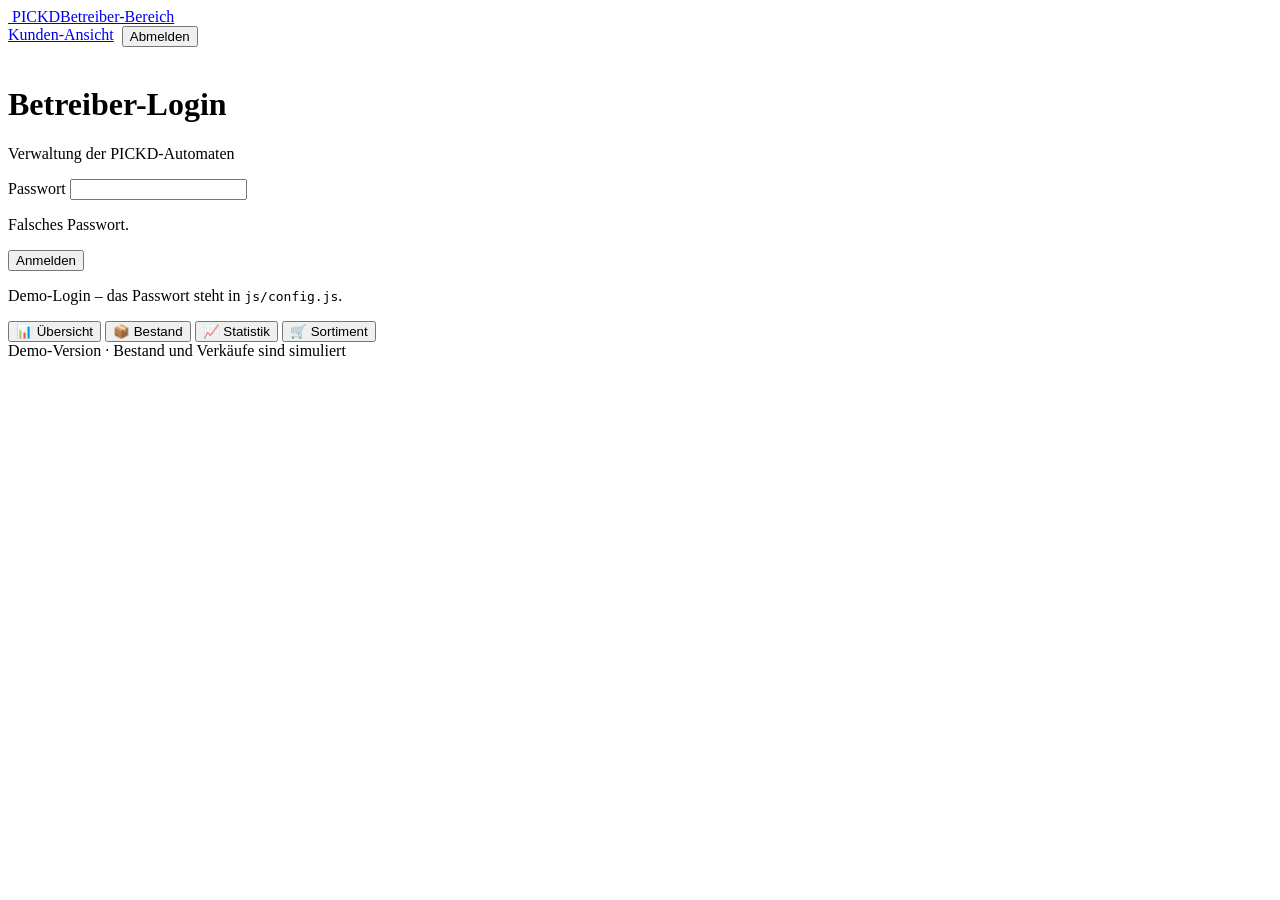
==== betreiber.html @ 72417670 "Add files via upload" ====
<!doctype html>
<html lang="de">
<head>
  <meta charset="utf-8">
  <meta name="viewport" content="width=device-width, initial-scale=1">
  <title>PICKD – Betreiber</title>
  <meta name="theme-color" content="#172b24">
  <link rel="icon" href="assets/pickd-zeichen.svg">
  <link rel="preconnect" href="https://fonts.googleapis.com">
  <link rel="preconnect" href="https://fonts.gstatic.com" crossorigin>
  <link rel="stylesheet" href="https://fonts.googleapis.com/css2?family=Manrope:wght@400;500;600;700;800&display=swap">
  <link rel="stylesheet" href="css/theme.css">
  <link rel="stylesheet" href="css/style.css">
  <link rel="stylesheet" href="css/betreiber.css">
</head>
<body>
  <header class="kopf">
    <a class="marke" href="index.html">
      <img data-logo alt="">
      <span><span class="marke-name" data-firmenname>PICKD</span><span class="marke-slogan">Betreiber-Bereich</span></span>
    </a>
    <div style="display:flex;gap:8px">
      <a class="kopf-link" href="index.html">Kunden-Ansicht</a>
      <button class="kopf-link versteckt" id="abmelden">Abmelden</button>
    </div>
  </header>

  <!-- Login -->
  <main class="inhalt" id="login-ansicht">
    <form class="box login" id="login-form">
      <img data-logo alt="" class="login-logo">
      <h1>Betreiber-Login</h1>
      <p class="leise">Verwaltung der PICKD-Automaten</p>
      <label for="passwort">Passwort</label>
      <input class="eingabe" type="password" id="passwort" autocomplete="current-password" required>
      <p class="fehler versteckt" id="login-fehler">Falsches Passwort.</p>
      <button class="knopf" type="submit">Anmelden</button>
      <p class="leise klein">Demo-Login – das Passwort steht in <code>js/config.js</code>.</p>
    </form>
  </main>

  <!-- Betreiber-Bereich -->
  <main class="inhalt versteckt" id="app-ansicht">
    <nav class="tabs" role="tablist">
      <button role="tab" data-tab="uebersicht">📊 Übersicht</button>
      <button role="tab" data-tab="bestand">📦 Bestand</button>
      <button role="tab" data-tab="statistik">📈 Statistik</button>
      <button role="tab" data-tab="sortiment">🛒 Sortiment</button>
    </nav>
    <section id="tab-inhalt"></section>
  </main>

  <div class="toast versteckt" id="toast" role="status"></div>

  <footer class="fuss">Demo-Version · Bestand und Verkäufe sind simuliert</footer>

  <script src="js/config.js"></script>
  <script src="js/data.js"></script>
  <script src="js/store.js"></script>
  <script src="js/gemeinsam.js"></script>
  <script src="js/betreiber.js"></script>
</body>
</html>
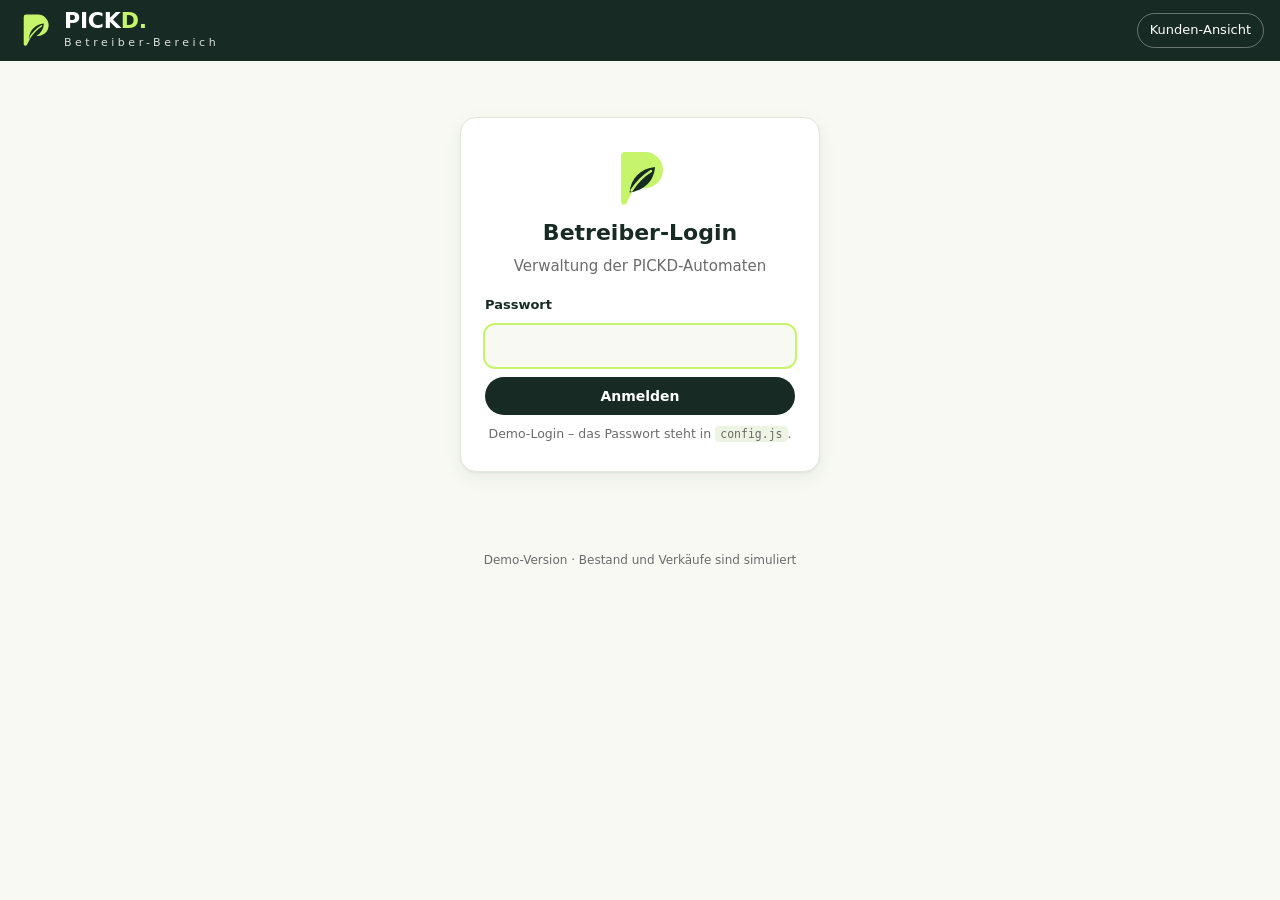
==== commit 9a191f1d: "Add files via upload" ====
--- a/betreiber.html
+++ b/betreiber.html
@@ -5,13 +5,13 @@
   <meta name="viewport" content="width=device-width, initial-scale=1">
   <title>PICKD – Betreiber</title>
   <meta name="theme-color" content="#172b24">
-  <link rel="icon" href="assets/pickd-zeichen.svg">
+  <link rel="icon" href="pickd-zeichen.svg">
   <link rel="preconnect" href="https://fonts.googleapis.com">
   <link rel="preconnect" href="https://fonts.gstatic.com" crossorigin>
   <link rel="stylesheet" href="https://fonts.googleapis.com/css2?family=Manrope:wght@400;500;600;700;800&display=swap">
-  <link rel="stylesheet" href="css/theme.css">
-  <link rel="stylesheet" href="css/style.css">
-  <link rel="stylesheet" href="css/betreiber.css">
+  <link rel="stylesheet" href="theme.css">
+  <link rel="stylesheet" href="style.css">
+  <link rel="stylesheet" href="betreiber.css">
 </head>
 <body>
   <header class="kopf">
@@ -35,7 +35,7 @@
       <input class="eingabe" type="password" id="passwort" autocomplete="current-password" required>
       <p class="fehler versteckt" id="login-fehler">Falsches Passwort.</p>
       <button class="knopf" type="submit">Anmelden</button>
-      <p class="leise klein">Demo-Login – das Passwort steht in <code>js/config.js</code>.</p>
+      <p class="leise klein">Demo-Login – das Passwort steht in <code>config.js</code>.</p>
     </form>
   </main>
 
@@ -54,10 +54,10 @@
 
   <footer class="fuss">Demo-Version · Bestand und Verkäufe sind simuliert</footer>
 
-  <script src="js/config.js"></script>
-  <script src="js/data.js"></script>
-  <script src="js/store.js"></script>
-  <script src="js/gemeinsam.js"></script>
-  <script src="js/betreiber.js"></script>
+  <script src="config.js"></script>
+  <script src="data.js"></script>
+  <script src="store.js"></script>
+  <script src="gemeinsam.js"></script>
+  <script src="betreiber.js"></script>
 </body>
 </html>
--- a/theme.css
+++ b/theme.css
@@ -0,0 +1,39 @@
+/* =========================================================
+   PICKD – DESIGN (nach Lucas Logo-Board)
+   Farben & Schrift nur hier ändern – die ganze Website passt
+   sich automatisch an.
+   ========================================================= */
+:root {
+  /* Markenfarben (Logo-Board) */
+  --farbe-primaer: #172b24;        /* Dark Green – Hauptfarbe */
+  --farbe-primaer-hell: #eef4e3;   /* helle Variante für Hintergründe */
+  --farbe-akzent: #c6f46b;         /* Lime – Akzentfarbe */
+  --farbe-akzent-text: #172b24;    /* Textfarbe auf Lime */
+
+  /* Flächen & Text */
+  --farbe-hintergrund: #f8f9f3;    /* Off White – Hintergrund */
+  --farbe-karte: #ffffff;          /* Kärtchen / Boxen */
+  --farbe-text: #172b24;
+  --farbe-text-leise: #6b6b6b;     /* Grey – Sekundärfarbe */
+  --farbe-rand: #e3e7da;
+
+  /* Ampel für Verfügbarkeit */
+  --farbe-ok: #3c9a4f;
+  --farbe-fast: #d99a00;
+  --farbe-leer: #d64545;
+
+  /* Label-Farben */
+  --label-protein: #172b24;
+  --label-zuckerfrei: #0e8577;
+  --label-vegan: #4e9a2f;
+  --label-gekuehlt: #0284c7;
+
+  /* Schrift: Manrope (Bold für Titel, Regular für Text) */
+  --schrift: "Manrope", "Segoe UI", system-ui, -apple-system, Roboto, Arial, sans-serif;
+  --schrift-titel: var(--schrift);
+
+  /* Formen */
+  --radius: 16px;
+  --radius-klein: 10px;
+  --schatten: 0 1px 2px rgba(23, 43, 36, .06), 0 6px 18px rgba(23, 43, 36, .07);
+}
--- a/style.css
+++ b/style.css
@@ -0,0 +1,208 @@
+/* =========================================================
+   PICKD – Layout (Farben & Schrift kommen aus theme.css)
+   ========================================================= */
+* { box-sizing: border-box; }
+html, body { margin: 0; }
+body {
+  font-family: var(--schrift);
+  background: var(--farbe-hintergrund);
+  color: var(--farbe-text);
+  font-size: 15px;
+  line-height: 1.45;
+  -webkit-font-smoothing: antialiased;
+}
+h1, h2, h3 { font-family: var(--schrift-titel); line-height: 1.2; margin: 0; }
+button, input, select { font: inherit; color: inherit; }
+button { cursor: pointer; }
+a { color: var(--farbe-primaer); }
+.versteckt { display: none !important; }
+
+/* ---------- Kopfzeile ---------- */
+.kopf {
+  position: sticky; top: 0; z-index: 1000;
+  display: flex; align-items: center; justify-content: space-between; gap: 12px;
+  padding: 10px 16px;
+  background: var(--farbe-primaer); color: #fff;
+}
+.marke { display: flex; align-items: center; gap: 10px; color: inherit; text-decoration: none; }
+.marke img { height: 38px; width: auto; display: block; }
+.marke-name { font-weight: 800; font-size: 22px; letter-spacing: -.01em; line-height: 1; display: block; }
+.marke-akzent { color: var(--farbe-akzent); }
+.marke-slogan { font-size: 11px; opacity: .85; display: block; font-weight: 400; letter-spacing: .32em; margin-top: 3px; }
+.kopf-link {
+  color: #fff; text-decoration: none; font-size: 13px;
+  padding: 7px 12px; border: 1px solid rgba(255,255,255,.35); border-radius: 999px;
+  background: transparent;
+}
+.kopf-link:hover { background: rgba(255,255,255,.12); }
+
+.inhalt { max-width: 1200px; margin: 0 auto; padding: 16px; }
+.fuss { text-align: center; color: var(--farbe-text-leise); font-size: 12px; padding: 24px 16px 32px; }
+
+/* ---------- Filter-Chips ---------- */
+.filterleiste { display: flex; gap: 8px; flex-wrap: wrap; margin-bottom: 14px; }
+.chip {
+  display: inline-flex; align-items: center; gap: 6px;
+  padding: 7px 13px; border-radius: 999px;
+  border: 1px solid var(--farbe-rand); background: var(--farbe-karte);
+  font-size: 14px; font-weight: 500;
+}
+.chip[aria-pressed="true"] { background: var(--farbe-akzent); border-color: var(--farbe-akzent); color: var(--farbe-akzent-text); font-weight: 600; }
+.chip-leeren { border-style: dashed; color: var(--farbe-text-leise); }
+
+/* ---------- Karte + Liste ---------- */
+.karten-layout { display: grid; gap: 16px; }
+#karte {
+  height: 46vh; min-height: 300px; border-radius: var(--radius);
+  box-shadow: var(--schatten); z-index: 1;
+}
+.automaten-liste { display: grid; gap: 10px; align-content: start; }
+.liste-titel { font-size: 13px; text-transform: uppercase; letter-spacing: .06em; color: var(--farbe-text-leise); margin: 0 0 2px; }
+@media (min-width: 900px) {
+  .karten-layout { grid-template-columns: 1.5fr 1fr; }
+  #karte { height: calc(100vh - 150px); }
+  .automaten-liste { max-height: calc(100vh - 150px); overflow-y: auto; padding-right: 4px; }
+}
+
+.box {
+  background: var(--farbe-karte); border-radius: var(--radius);
+  box-shadow: var(--schatten); border: 1px solid var(--farbe-rand);
+}
+.automat-karte {
+  display: flex; gap: 12px; align-items: center; width: 100%; text-align: left;
+  padding: 12px 14px; color: inherit;
+}
+.automat-karte:hover { border-color: var(--farbe-primaer); }
+.automat-karte.gedimmt { opacity: .55; }
+.typ-icon {
+  flex: 0 0 auto; width: 44px; height: 44px; border-radius: 12px;
+  display: grid; place-items: center; font-size: 22px; background: var(--farbe-primaer-hell);
+}
+.automat-karte .titel { font-weight: 650; }
+.automat-karte .info { font-size: 13px; color: var(--farbe-text-leise); }
+.automat-karte .pfeil { margin-left: auto; color: var(--farbe-text-leise); font-size: 20px; }
+
+.ampel { display: flex; gap: 10px; font-size: 12.5px; margin-top: 4px; flex-wrap: wrap; }
+.ampel span { display: inline-flex; align-items: center; gap: 4px; }
+.punkt { width: 8px; height: 8px; border-radius: 50%; display: inline-block; }
+.punkt.ok { background: var(--farbe-ok); } .punkt.fast { background: var(--farbe-fast); } .punkt.leer { background: var(--farbe-leer); }
+
+/* Pins auf der Karte */
+.pin-huelle { background: none; border: none; }
+.pin {
+  position: relative; width: 44px; height: 44px; border-radius: 50% 50% 50% 4px;
+  transform: rotate(-45deg); background: var(--farbe-primaer);
+  border: 3px solid #fff; box-shadow: 0 3px 8px rgba(0,0,0,.3);
+  display: grid; place-items: center;
+}
+.pin > span { transform: rotate(45deg); font-size: 19px; }
+.pin > b {
+  position: absolute; top: -8px; right: -8px; transform: rotate(45deg);
+  min-width: 22px; height: 22px; padding: 0 5px; border-radius: 11px;
+  background: var(--farbe-akzent); color: var(--farbe-akzent-text);
+  font-size: 12px; display: grid; place-items: center; border: 2px solid #fff;
+}
+.pin.gedimmt { background: #9aa5a0; }
+.pin.gedimmt > b { background: #fff; color: #666; border-color: #ccc; }
+
+/* ---------- Automaten-Ansicht ---------- */
+.zurueck {
+  background: none; border: none; padding: 6px 0; margin-bottom: 8px;
+  color: var(--farbe-primaer); font-weight: 600;
+}
+.automat-kopf { padding: 16px; display: flex; gap: 14px; align-items: flex-start; margin-bottom: 14px; flex-wrap: wrap; }
+.automat-kopf .typ-icon { width: 56px; height: 56px; font-size: 28px; }
+.automat-kopf h1 { font-size: 22px; }
+.automat-kopf .info { color: var(--farbe-text-leise); font-size: 14px; }
+.automat-kopf .aktionen { margin-left: auto; display: flex; gap: 8px; align-items: center; }
+
+.knopf {
+  display: inline-flex; align-items: center; gap: 6px; justify-content: center;
+  padding: 9px 16px; border-radius: 999px; border: none;
+  background: var(--farbe-primaer); color: #fff; font-weight: 600; text-decoration: none; font-size: 14px;
+}
+.knopf:hover { filter: brightness(1.12); }
+.knopf.leise { background: var(--farbe-primaer-hell); color: var(--farbe-primaer); }
+.knopf.klein { padding: 6px 12px; font-size: 13px; }
+.knopf:disabled { opacity: .5; cursor: default; }
+
+.kategorie-titel { font-size: 15px; margin: 18px 0 8px; color: var(--farbe-text-leise); font-weight: 600; }
+.produkt-raster { display: grid; grid-template-columns: repeat(auto-fill, minmax(160px, 1fr)); gap: 10px; }
+.produkt-karte {
+  position: relative; padding: 12px; text-align: left; color: inherit;
+  display: flex; flex-direction: column; gap: 6px;
+}
+.produkt-karte:hover { border-color: var(--farbe-primaer); }
+.produkt-karte.leer { opacity: .55; }
+.produkt-bild {
+  width: 52px; height: 52px; border-radius: 12px; display: grid; place-items: center;
+  font-size: 28px; background: var(--farbe-primaer-hell);
+}
+.produkt-bild img { width: 100%; height: 100%; object-fit: contain; }
+.produkt-karte .name { font-weight: 600; font-size: 14px; line-height: 1.25; }
+.produkt-karte .portion { font-size: 12px; color: var(--farbe-text-leise); }
+.produkt-karte .unten { display: flex; justify-content: space-between; align-items: center; margin-top: auto; gap: 6px; }
+.preis { font-weight: 750; font-size: 16px; }
+
+.status { font-size: 11.5px; font-weight: 600; padding: 3px 8px; border-radius: 999px; white-space: nowrap; }
+.status.ok { background: color-mix(in srgb, var(--farbe-ok) 14%, transparent); color: var(--farbe-ok); }
+.status.fast { background: color-mix(in srgb, var(--farbe-fast) 16%, transparent); color: #9a6b00; }
+.status.leer { background: color-mix(in srgb, var(--farbe-leer) 14%, transparent); color: var(--farbe-leer); }
+
+.labels { display: flex; flex-wrap: wrap; gap: 4px; }
+.label { font-size: 10.5px; font-weight: 600; padding: 2px 7px; border-radius: 6px; color: #fff; }
+.label.protein { background: var(--label-protein); }
+.label.zuckerfrei { background: var(--label-zuckerfrei); }
+.label.vegan { background: var(--label-vegan); }
+.label.gekuehlt { background: var(--label-gekuehlt); }
+
+.leer-hinweis { padding: 24px; text-align: center; color: var(--farbe-text-leise); }
+
+/* ---------- Wünsche ---------- */
+.wuensche { margin-top: 24px; padding: 16px; }
+.wuensche h2 { font-size: 18px; }
+.wuensche .unterzeile { color: var(--farbe-text-leise); font-size: 13.5px; margin: 4px 0 12px; }
+.wunsch-form { display: flex; gap: 8px; margin-bottom: 12px; }
+.eingabe {
+  flex: 1; min-width: 0; padding: 9px 14px; border-radius: 999px;
+  border: 1px solid var(--farbe-rand); background: var(--farbe-hintergrund);
+}
+.eingabe:focus { outline: 2px solid var(--farbe-akzent); border-color: transparent; }
+.wunsch-liste { list-style: none; margin: 0; padding: 0; display: grid; gap: 6px; }
+.wunsch { display: flex; align-items: center; gap: 10px; padding: 8px 10px; border-radius: var(--radius-klein); background: var(--farbe-hintergrund); }
+.wunsch .text { flex: 1; }
+.like {
+  display: inline-flex; align-items: center; gap: 5px; padding: 5px 11px; border-radius: 999px;
+  border: 1px solid var(--farbe-rand); background: var(--farbe-karte); font-size: 13px; font-weight: 600;
+}
+.like[aria-pressed="true"] { background: var(--farbe-primaer); color: #fff; border-color: var(--farbe-primaer); }
+
+/* ---------- Produkt-Details (Dialog) ---------- */
+dialog.detail {
+  border: none; padding: 0; border-radius: 20px; width: min(520px, calc(100vw - 24px));
+  max-height: calc(100vh - 40px); box-shadow: 0 20px 60px rgba(0,0,0,.3);
+  background: var(--farbe-karte); color: var(--farbe-text);
+}
+dialog.detail::backdrop { background: rgba(10, 20, 15, .45); }
+.detail-inhalt { padding: 20px; }
+.detail-kopf { display: flex; gap: 14px; align-items: center; margin-bottom: 12px; padding-right: 36px; }
+.detail-kopf .produkt-bild { width: 72px; height: 72px; font-size: 40px; flex: 0 0 auto; }
+.detail-kopf h2 { font-size: 20px; }
+.schliessen {
+  position: absolute; top: 12px; right: 12px; width: 34px; height: 34px; border-radius: 50%;
+  border: none; background: var(--farbe-hintergrund); font-size: 18px;
+}
+.detail h3 { font-size: 14px; margin: 18px 0 8px; color: var(--farbe-text-leise); text-transform: uppercase; letter-spacing: .05em; }
+.tabelle { width: 100%; border-collapse: collapse; font-size: 14px; }
+.tabelle th, .tabelle td { text-align: left; padding: 7px 8px; border-bottom: 1px solid var(--farbe-rand); }
+.tabelle th { font-weight: 600; color: var(--farbe-text-leise); font-size: 12.5px; }
+.tabelle td.zahl, .tabelle th.zahl { text-align: right; font-variant-numeric: tabular-nums; }
+.tabelle tr.hervor td { font-weight: 700; }
+.quelle { font-size: 12px; color: var(--farbe-text-leise); margin-top: 8px; }
+.quelle.ungeprueft::before { content: "⚠ "; }
+.verfuegbar-liste { list-style: none; padding: 0; margin: 0; display: grid; gap: 6px; }
+.verfuegbar-liste a { display: flex; justify-content: space-between; align-items: center; gap: 8px; text-decoration: none; color: inherit; padding: 8px 10px; border-radius: var(--radius-klein); background: var(--farbe-hintergrund); }
+
+/* ---------- Leaflet-Anpassungen ---------- */
+.leaflet-container { font-family: var(--schrift); }
+.leaflet-tooltip { font-weight: 600; }
--- a/betreiber.css
+++ b/betreiber.css
@@ -0,0 +1,86 @@
+/* =========================================================
+   PICKD – Layout Betreiber-Bereich
+   ========================================================= */
+.leise { color: var(--farbe-text-leise); }
+.klein { font-size: 12.5px; }
+code { background: var(--farbe-primaer-hell); padding: 1px 5px; border-radius: 4px; font-size: .92em; }
+
+/* Login */
+.login { max-width: 360px; margin: 40px auto; padding: 28px 24px; display: grid; gap: 10px; text-align: center; }
+.login-logo { width: 64px; height: 64px; margin: 0 auto; }
+.login h1 { font-size: 22px; }
+.login p { margin: 0; }
+.login label { text-align: left; font-weight: 600; font-size: 13px; margin-top: 8px; }
+.login .eingabe { border-radius: var(--radius-klein); }
+.fehler { color: var(--farbe-leer); font-size: 13px; margin: 0; }
+
+/* Tabs */
+.tabs { display: flex; gap: 6px; overflow-x: auto; margin-bottom: 16px; padding-bottom: 2px; }
+.tabs button {
+  flex: 0 0 auto; padding: 9px 14px; border-radius: 999px; border: 1px solid var(--farbe-rand);
+  background: var(--farbe-karte); font-weight: 600; font-size: 14px;
+}
+.tabs button[aria-selected="true"] { background: var(--farbe-primaer); color: #fff; border-color: var(--farbe-primaer); }
+
+.abschnitt { padding: 16px; margin-bottom: 14px; }
+.abschnitt-kopf { display: flex; justify-content: space-between; align-items: center; gap: 10px; flex-wrap: wrap; margin-bottom: 12px; }
+.abschnitt h2 { font-size: 17px; }
+
+/* Kennzahlen */
+.kpis { display: grid; grid-template-columns: repeat(2, 1fr); gap: 10px; margin-bottom: 14px; }
+@media (min-width: 800px) { .kpis { grid-template-columns: repeat(4, 1fr); } }
+.kpi { padding: 14px 16px; }
+.kpi .wert { font-size: 24px; font-weight: 800; margin-top: 2px; font-variant-numeric: tabular-nums; }
+.kpi .titel { font-size: 12.5px; color: var(--farbe-text-leise); font-weight: 600; }
+.kpi .unter { font-size: 12px; color: var(--farbe-text-leise); }
+.kpi.warnung .wert { color: var(--farbe-leer); }
+
+.zwei-spalten { display: grid; gap: 14px; }
+@media (min-width: 900px) { .zwei-spalten { grid-template-columns: 1fr 1fr; } }
+
+.tabelle-huelle { overflow-x: auto; }
+.tabelle input[type="number"] {
+  width: 76px; padding: 5px 7px; border: 1px solid var(--farbe-rand); border-radius: 6px;
+  text-align: right; background: var(--farbe-hintergrund);
+}
+.tabelle input[type="checkbox"] { width: 18px; height: 18px; accent-color: var(--farbe-primaer); }
+.tabelle td.mitte, .tabelle th.mitte { text-align: center; }
+.geaendert { background: color-mix(in srgb, var(--farbe-akzent) 25%, transparent) !important; }
+
+/* Füllstand-Balken */
+.fuell { height: 8px; border-radius: 4px; background: var(--farbe-rand); overflow: hidden; min-width: 60px; }
+.fuell > i { display: block; height: 100%; border-radius: 4px; }
+.fuell > i.ok { background: var(--farbe-ok); } .fuell > i.fast { background: var(--farbe-fast); } .fuell > i.leer { background: var(--farbe-leer); }
+
+.bestand-zeile { display: grid; grid-template-columns: 28px 1fr 90px 54px auto; gap: 10px; align-items: center; padding: 6px 0; border-bottom: 1px solid var(--farbe-rand); font-size: 14px; }
+.bestand-zeile:last-child { border-bottom: none; }
+.bestand-zeile .anz { text-align: right; font-variant-numeric: tabular-nums; color: var(--farbe-text-leise); }
+@media (max-width: 480px) { .bestand-zeile { grid-template-columns: 24px 1fr 60px 44px; } .bestand-zeile .status { display: none; } }
+
+.packliste { list-style: none; padding: 0; margin: 0; display: grid; gap: 4px; }
+.packliste li { display: flex; justify-content: space-between; gap: 8px; padding: 6px 10px; background: var(--farbe-hintergrund); border-radius: 6px; }
+
+/* Diagramme (einfache Balken, ohne extra Bibliothek) */
+.saeulen { display: flex; align-items: flex-end; gap: 4px; height: 180px; padding-top: 18px; }
+.saeule { flex: 1; display: flex; flex-direction: column; align-items: center; justify-content: flex-end; height: 100%; min-width: 0; }
+.saeule .balken { width: 100%; max-width: 38px; background: var(--farbe-primaer); border-radius: 5px 5px 0 0; position: relative; min-height: 2px; }
+.saeule .balken.wochenende { background: color-mix(in srgb, var(--farbe-primaer) 55%, white); }
+.saeule .balken.heute { background: var(--farbe-akzent); }
+.saeule .wert { font-size: 10px; color: var(--farbe-text-leise); margin-bottom: 2px; white-space: nowrap; }
+.saeule .beschr { font-size: 10.5px; color: var(--farbe-text-leise); margin-top: 4px; white-space: nowrap; }
+
+.hbalken { display: grid; gap: 8px; }
+.hbalken .zeile { display: grid; grid-template-columns: minmax(90px, 38%) 1fr auto; gap: 10px; align-items: center; font-size: 13.5px; }
+.hbalken .zeile .name { overflow: hidden; text-overflow: ellipsis; white-space: nowrap; }
+.hbalken .spur { height: 14px; background: var(--farbe-hintergrund); border-radius: 4px; overflow: hidden; }
+.hbalken .spur > i { display: block; height: 100%; background: var(--farbe-primaer); border-radius: 4px; }
+.hbalken .zahl { font-variant-numeric: tabular-nums; font-weight: 600; min-width: 64px; text-align: right; }
+
+.auswahl { padding: 7px 12px; border-radius: 999px; border: 1px solid var(--farbe-rand); background: var(--farbe-karte); }
+
+/* Meldung unten */
+.toast {
+  position: fixed; left: 50%; bottom: 24px; transform: translateX(-50%); z-index: 2000;
+  background: var(--farbe-text); color: #fff; padding: 11px 18px; border-radius: 999px;
+  font-size: 14px; box-shadow: var(--schatten); max-width: calc(100vw - 32px);
+}
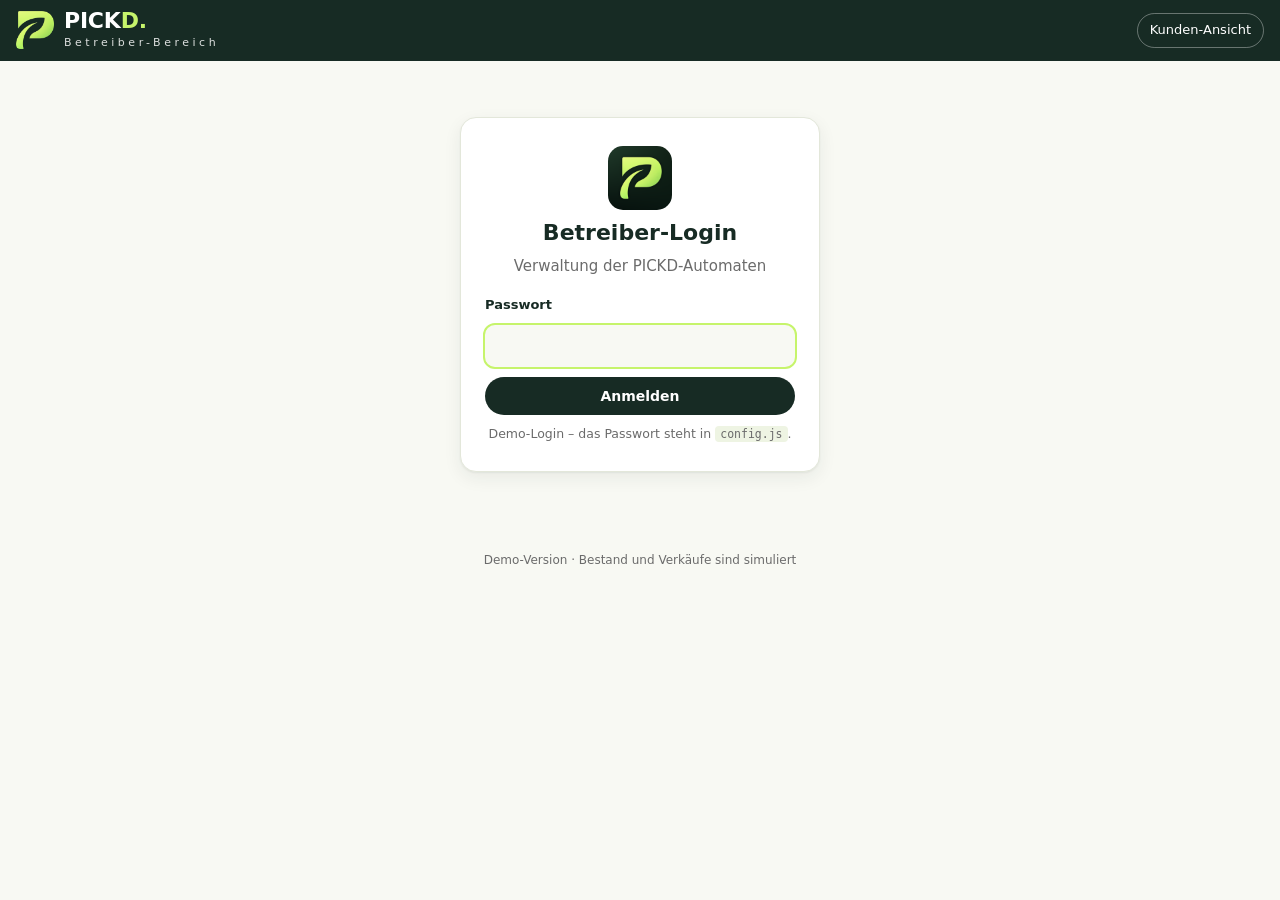
==== commit f77208a5: "Offizielles Logo, Angebote und Pfand-Hinweis; Nährwerte Cola Zero und Red Bull geprüft Co-Authored-B" ====
--- a/betreiber.html
+++ b/betreiber.html
@@ -5,7 +5,14 @@
   <meta name="viewport" content="width=device-width, initial-scale=1">
   <title>PICKD – Betreiber</title>
   <meta name="theme-color" content="#172b24">
-  <link rel="icon" href="pickd-zeichen.svg">
+  <!-- App-Icons & Homescreen (PWA). ?v=2 erhöhen, wenn die Icons wieder getauscht werden -->
+  <link rel="icon" type="image/png" sizes="32x32" href="icons/favicon-32.png?v=2">
+  <link rel="apple-touch-icon" sizes="180x180" href="icons/apple-touch-icon.png?v=2">
+  <link rel="manifest" href="manifest.webmanifest?v=2">
+  <meta name="mobile-web-app-capable" content="yes">
+  <meta name="apple-mobile-web-app-capable" content="yes">
+  <meta name="apple-mobile-web-app-title" content="PICKD">
+  <meta name="apple-mobile-web-app-status-bar-style" content="black">
   <link rel="preconnect" href="https://fonts.googleapis.com">
   <link rel="preconnect" href="https://fonts.gstatic.com" crossorigin>
   <link rel="stylesheet" href="https://fonts.googleapis.com/css2?family=Manrope:wght@400;500;600;700;800&display=swap">
@@ -28,7 +35,7 @@
   <!-- Login -->
   <main class="inhalt" id="login-ansicht">
     <form class="box login" id="login-form">
-      <img data-logo alt="" class="login-logo">
+      <img data-logo-hell alt="" class="login-logo">
       <h1>Betreiber-Login</h1>
       <p class="leise">Verwaltung der PICKD-Automaten</p>
       <label for="passwort">Passwort</label>
--- a/style.css
+++ b/style.css
@@ -50,6 +50,10 @@
 .chip[aria-pressed="true"] { background: var(--farbe-akzent); border-color: var(--farbe-akzent); color: var(--farbe-akzent-text); font-weight: 600; }
 .chip-leeren { border-style: dashed; color: var(--farbe-text-leise); }
 
+/* ---------- Suche ---------- */
+.suche { margin-bottom: 12px; display: flex; }
+.suche .eingabe { padding: 11px 16px; font-size: 15px; background: var(--farbe-karte); }
+
 /* ---------- Karte + Liste ---------- */
 .karten-layout { display: grid; gap: 16px; }
 #karte {
@@ -58,6 +62,14 @@
 }
 .automaten-liste { display: grid; gap: 10px; align-content: start; }
 .liste-titel { font-size: 13px; text-transform: uppercase; letter-spacing: .06em; color: var(--farbe-text-leise); margin: 0 0 2px; }
+.liste-kopf { display: flex; justify-content: space-between; align-items: center; gap: 8px; flex-wrap: wrap; }
+.standort-hinweis { font-size: 13px; color: var(--farbe-text-leise); margin: 0; }
+.entfernung { font-weight: 600; color: var(--farbe-primaer); }
+.automat-karte.naechster { border-color: var(--farbe-akzent); box-shadow: 0 0 0 2px var(--farbe-akzent), var(--schatten); }
+.ich-punkt {
+  width: 18px; height: 18px; border-radius: 50%; background: #2a7de1;
+  border: 3px solid #fff; box-shadow: 0 0 0 6px rgba(42,125,225,.25), 0 2px 6px rgba(0,0,0,.3);
+}
 @media (min-width: 900px) {
   .karten-layout { grid-template-columns: 1.5fr 1fr; }
   #karte { height: calc(100vh - 150px); }
@@ -134,6 +146,7 @@
 }
 .produkt-karte:hover { border-color: var(--farbe-primaer); }
 .produkt-karte.leer { opacity: .55; }
+.produkt-karte .favorit-stern { position: absolute; top: 10px; right: 12px; font-size: 16px; }
 .produkt-bild {
   width: 52px; height: 52px; border-radius: 12px; display: grid; place-items: center;
   font-size: 28px; background: var(--farbe-primaer-hell);
@@ -141,8 +154,14 @@
 .produkt-bild img { width: 100%; height: 100%; object-fit: contain; }
 .produkt-karte .name { font-weight: 600; font-size: 14px; line-height: 1.25; }
 .produkt-karte .portion { font-size: 12px; color: var(--farbe-text-leise); }
-.produkt-karte .unten { display: flex; justify-content: space-between; align-items: center; margin-top: auto; gap: 6px; }
+.produkt-karte .unten { display: flex; flex-wrap: wrap; justify-content: space-between; align-items: center; margin-top: auto; gap: 6px; }
 .preis { font-weight: 750; font-size: 16px; }
+.preis-block { display: inline-flex; flex-wrap: wrap; align-items: baseline; column-gap: 6px; }
+.produkt-karte .preis-block { display: grid; justify-items: start; line-height: 1.2; }
+.preis-alt { font-size: 12.5px; color: var(--farbe-text-leise); }
+.preis.angebot { color: var(--farbe-primaer); }
+.pfand { font-size: 11.5px; color: var(--farbe-text-leise); font-weight: 500; white-space: nowrap; }
+.detail-kopf .preis { font-size: 15px; color: var(--farbe-text); }
 
 .status { font-size: 11.5px; font-weight: 600; padding: 3px 8px; border-radius: 999px; white-space: nowrap; }
 .status.ok { background: color-mix(in srgb, var(--farbe-ok) 14%, transparent); color: var(--farbe-ok); }
@@ -155,6 +174,7 @@
 .label.zuckerfrei { background: var(--label-zuckerfrei); }
 .label.vegan { background: var(--label-vegan); }
 .label.gekuehlt { background: var(--label-gekuehlt); }
+.label.angebot { background: var(--farbe-akzent); color: var(--farbe-akzent-text); }
 
 .leer-hinweis { padding: 24px; text-align: center; color: var(--farbe-text-leise); }
 
@@ -188,6 +208,8 @@
 .detail-kopf { display: flex; gap: 14px; align-items: center; margin-bottom: 12px; padding-right: 36px; }
 .detail-kopf .produkt-bild { width: 72px; height: 72px; font-size: 40px; flex: 0 0 auto; }
 .detail-kopf h2 { font-size: 20px; }
+.favorit-knopf { margin-top: 8px; }
+.favorit-knopf[aria-pressed="true"] { background: var(--farbe-akzent); color: var(--farbe-akzent-text); }
 .schliessen {
   position: absolute; top: 12px; right: 12px; width: 34px; height: 34px; border-radius: 50%;
   border: none; background: var(--farbe-hintergrund); font-size: 18px;
--- a/betreiber.css
+++ b/betreiber.css
@@ -7,7 +7,7 @@
 
 /* Login */
 .login { max-width: 360px; margin: 40px auto; padding: 28px 24px; display: grid; gap: 10px; text-align: center; }
-.login-logo { width: 64px; height: 64px; margin: 0 auto; }
+.login-logo { width: 64px; height: 64px; margin: 0 auto; border-radius: 15px; }
 .login h1 { font-size: 22px; }
 .login p { margin: 0; }
 .login label { text-align: left; font-weight: 600; font-size: 13px; margin-top: 8px; }
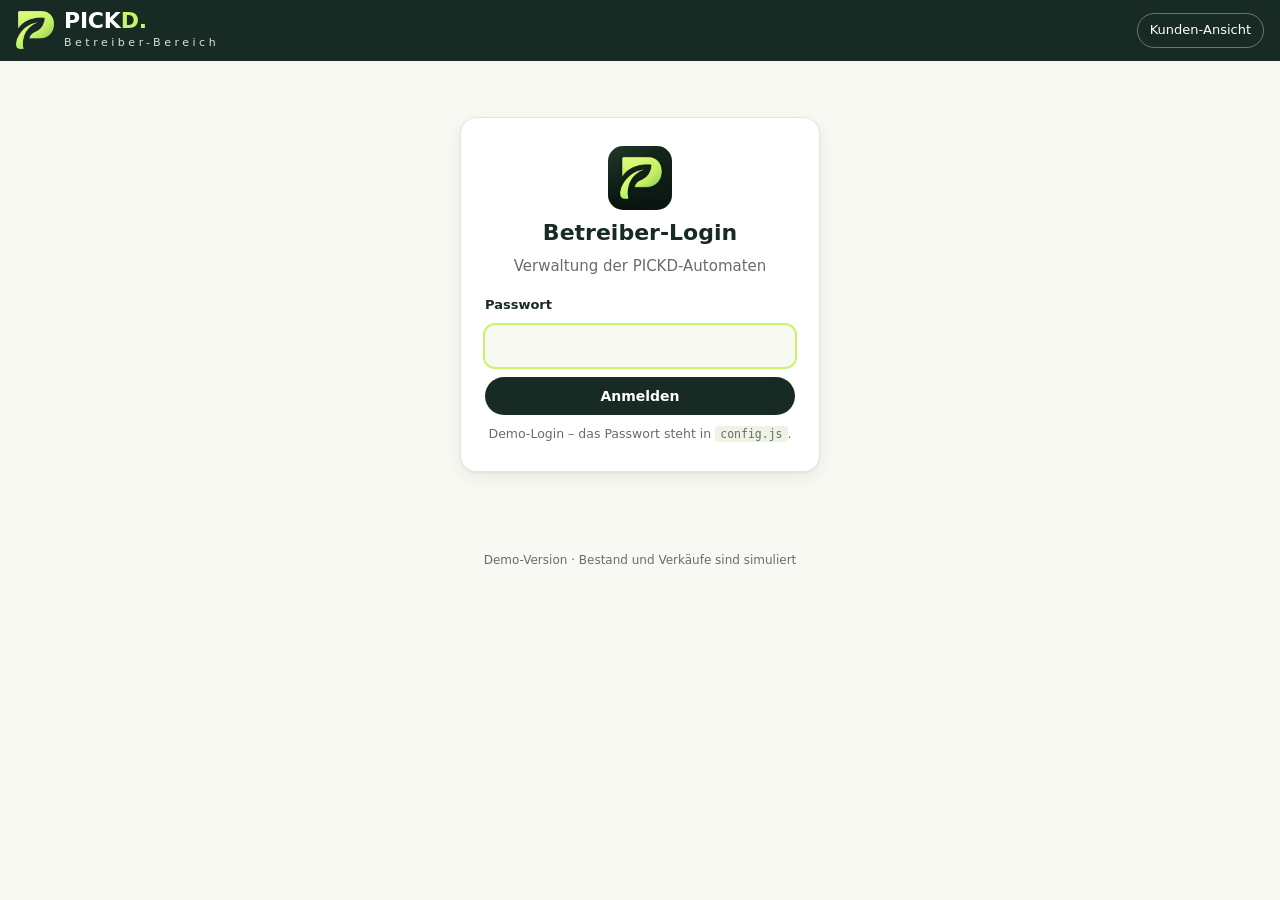
==== commit 11337340: "Design-Prüfung: Kontraste, Barrierefreiheit, Handy-Layout und DESIGN.md - Ampel-Plaketten und Labels" ====
--- a/betreiber.html
+++ b/betreiber.html
@@ -27,7 +27,7 @@
       <span><span class="marke-name" data-firmenname>PICKD</span><span class="marke-slogan">Betreiber-Bereich</span></span>
     </a>
     <div style="display:flex;gap:8px">
-      <a class="kopf-link" href="index.html">Kunden-Ansicht</a>
+      <a class="kopf-link" href="index.html" aria-label="Kunden-Ansicht">Kunden<span class="nur-breit">-Ansicht</span></a>
       <button class="kopf-link versteckt" id="abmelden">Abmelden</button>
     </div>
   </header>
@@ -48,6 +48,7 @@
 
   <!-- Betreiber-Bereich -->
   <main class="inhalt versteckt" id="app-ansicht">
+    <h1 class="sr-only">Betreiber-Bereich</h1>
     <nav class="tabs" role="tablist">
       <button role="tab" data-tab="uebersicht">📊 Übersicht</button>
       <button role="tab" data-tab="bestand">📦 Bestand</button>
--- a/theme.css
+++ b/theme.css
@@ -21,12 +21,16 @@
   --farbe-ok: #3c9a4f;
   --farbe-fast: #d99a00;
   --farbe-leer: #d64545;
+  /* dunklere Varianten für Schrift auf den hellen Ampel-Plaketten (Kontrast ≥ 4,5:1) */
+  --farbe-ok-text: #2d733b;
+  --farbe-fast-text: #896100;
+  --farbe-leer-text: #b23939;
 
   /* Label-Farben */
   --label-protein: #172b24;
-  --label-zuckerfrei: #0e8577;
-  --label-vegan: #4e9a2f;
-  --label-gekuehlt: #0284c7;
+  --label-zuckerfrei: #0e8275;
+  --label-vegan: #428328;
+  --label-gekuehlt: #027bb9;
 
   /* Schrift: Manrope (Bold für Titel, Regular für Text) */
   --schrift: "Manrope", "Segoe UI", system-ui, -apple-system, Roboto, Arial, sans-serif;
--- a/style.css
+++ b/style.css
@@ -16,6 +16,12 @@
 button { cursor: pointer; }
 a { color: var(--farbe-primaer); }
 .versteckt { display: none !important; }
+/* nur für Screenreader sichtbar */
+.sr-only { position: absolute; width: 1px; height: 1px; padding: 0; margin: -1px; overflow: hidden; clip: rect(0 0 0 0); white-space: nowrap; border: 0; }
+/* deutlicher Tastatur-Fokus in Markenfarbe (nur bei Tastatur, nicht bei Klick) */
+:focus-visible { outline: 2px solid var(--farbe-primaer); outline-offset: 2px; }
+.kopf :focus-visible { outline-color: var(--farbe-akzent); }
+.eingabe:focus-visible { outline: 2px solid var(--farbe-akzent); outline-offset: 0; }
 
 /* ---------- Kopfzeile ---------- */
 .kopf {
@@ -28,9 +34,11 @@
 .marke img { height: 38px; width: auto; display: block; }
 .marke-name { font-weight: 800; font-size: 22px; letter-spacing: -.01em; line-height: 1; display: block; }
 .marke-akzent { color: var(--farbe-akzent); }
-.marke-slogan { font-size: 11px; opacity: .85; display: block; font-weight: 400; letter-spacing: .32em; margin-top: 3px; }
+.marke-slogan { font-size: 11px; opacity: .85; display: block; font-weight: 400; letter-spacing: .32em; margin-top: 3px; white-space: nowrap; }
+@media (max-width: 420px) { .marke-slogan { letter-spacing: .18em; } }
+@media (max-width: 480px) { .nur-breit { display: none; } }
 .kopf-link {
-  color: #fff; text-decoration: none; font-size: 13px;
+  color: #fff; text-decoration: none; font-size: 13px; white-space: nowrap;
   padding: 7px 12px; border: 1px solid rgba(255,255,255,.35); border-radius: 999px;
   background: transparent;
 }
@@ -41,6 +49,15 @@
 
 /* ---------- Filter-Chips ---------- */
 .filterleiste { display: flex; gap: 8px; flex-wrap: wrap; margin-bottom: 14px; }
+/* Handy: Filter in einer Zeile zum Wischen statt drei Zeilen übereinander */
+@media (max-width: 600px) {
+  .filterleiste {
+    flex-wrap: nowrap; overflow-x: auto; scrollbar-width: none;
+    margin-inline: -16px; padding-inline: 16px; scroll-padding-inline: 16px;
+  }
+  .filterleiste::-webkit-scrollbar { display: none; }
+  .chip { flex: 0 0 auto; white-space: nowrap; }
+}
 .chip {
   display: inline-flex; align-items: center; gap: 6px;
   padding: 7px 13px; border-radius: 999px;
@@ -85,7 +102,9 @@
   padding: 12px 14px; color: inherit;
 }
 .automat-karte:hover { border-color: var(--farbe-primaer); }
-.automat-karte.gedimmt { opacity: .55; }
+.automat-karte.gedimmt { background: var(--farbe-hintergrund); box-shadow: none; }
+.automat-karte.gedimmt .typ-icon { opacity: .45; filter: grayscale(1); }
+.automat-karte.gedimmt .titel { color: var(--farbe-text-leise); }
 .typ-icon {
   flex: 0 0 auto; width: 44px; height: 44px; border-radius: 12px;
   display: grid; place-items: center; font-size: 22px; background: var(--farbe-primaer-hell);
@@ -145,7 +164,9 @@
   display: flex; flex-direction: column; gap: 6px;
 }
 .produkt-karte:hover { border-color: var(--farbe-primaer); }
-.produkt-karte.leer { opacity: .55; }
+.produkt-karte.leer { background: var(--farbe-hintergrund); box-shadow: none; }
+.produkt-karte.leer .produkt-bild { opacity: .45; filter: grayscale(1); }
+.produkt-karte.leer .name, .produkt-karte.leer .preis { color: var(--farbe-text-leise); }
 .produkt-karte .favorit-stern { position: absolute; top: 10px; right: 12px; font-size: 16px; }
 .produkt-bild {
   width: 52px; height: 52px; border-radius: 12px; display: grid; place-items: center;
@@ -164,9 +185,9 @@
 .detail-kopf .preis { font-size: 15px; color: var(--farbe-text); }
 
 .status { font-size: 11.5px; font-weight: 600; padding: 3px 8px; border-radius: 999px; white-space: nowrap; }
-.status.ok { background: color-mix(in srgb, var(--farbe-ok) 14%, transparent); color: var(--farbe-ok); }
-.status.fast { background: color-mix(in srgb, var(--farbe-fast) 16%, transparent); color: #9a6b00; }
-.status.leer { background: color-mix(in srgb, var(--farbe-leer) 14%, transparent); color: var(--farbe-leer); }
+.status.ok { background: color-mix(in srgb, var(--farbe-ok) 14%, transparent); color: var(--farbe-ok-text); }
+.status.fast { background: color-mix(in srgb, var(--farbe-fast) 16%, transparent); color: var(--farbe-fast-text); }
+.status.leer { background: color-mix(in srgb, var(--farbe-leer) 14%, transparent); color: var(--farbe-leer-text); }
 
 .labels { display: flex; flex-wrap: wrap; gap: 4px; }
 .label { font-size: 10.5px; font-weight: 600; padding: 2px 7px; border-radius: 6px; color: #fff; }
--- a/betreiber.css
+++ b/betreiber.css
@@ -12,7 +12,7 @@
 .login p { margin: 0; }
 .login label { text-align: left; font-weight: 600; font-size: 13px; margin-top: 8px; }
 .login .eingabe { border-radius: var(--radius-klein); }
-.fehler { color: var(--farbe-leer); font-size: 13px; margin: 0; }
+.fehler { color: var(--farbe-leer-text); font-size: 13px; margin: 0; }
 
 /* Tabs */
 .tabs { display: flex; gap: 6px; overflow-x: auto; margin-bottom: 16px; padding-bottom: 2px; }
@@ -59,6 +59,7 @@
 
 .packliste { list-style: none; padding: 0; margin: 0; display: grid; gap: 4px; }
 .packliste li { display: flex; justify-content: space-between; gap: 8px; padding: 6px 10px; background: var(--farbe-hintergrund); border-radius: 6px; }
+.packliste strong { white-space: nowrap; font-variant-numeric: tabular-nums; }
 
 /* Diagramme (einfache Balken, ohne extra Bibliothek) */
 .saeulen { display: flex; align-items: flex-end; gap: 4px; height: 180px; padding-top: 18px; }
@@ -75,6 +76,13 @@
 .hbalken .spur { height: 14px; background: var(--farbe-hintergrund); border-radius: 4px; overflow: hidden; }
 .hbalken .spur > i { display: block; height: 100%; background: var(--farbe-primaer); border-radius: 4px; }
 .hbalken .zahl { font-variant-numeric: tabular-nums; font-weight: 600; min-width: 64px; text-align: right; }
+/* Handy: Namen dürfen zweizeilig sein statt abgeschnitten */
+@media (max-width: 600px) {
+  .hbalken .zeile { grid-template-columns: minmax(0, 1.4fr) 1fr auto; }
+  .hbalken .zeile .name { white-space: normal; display: -webkit-box; -webkit-line-clamp: 2; -webkit-box-orient: vertical; line-height: 1.25; }
+  .hbalken .zahl { min-width: 0; }
+}
+.tabelle-huelle:focus-visible { outline-offset: 4px; border-radius: 6px; }
 
 .auswahl { padding: 7px 12px; border-radius: 999px; border: 1px solid var(--farbe-rand); background: var(--farbe-karte); }
 
